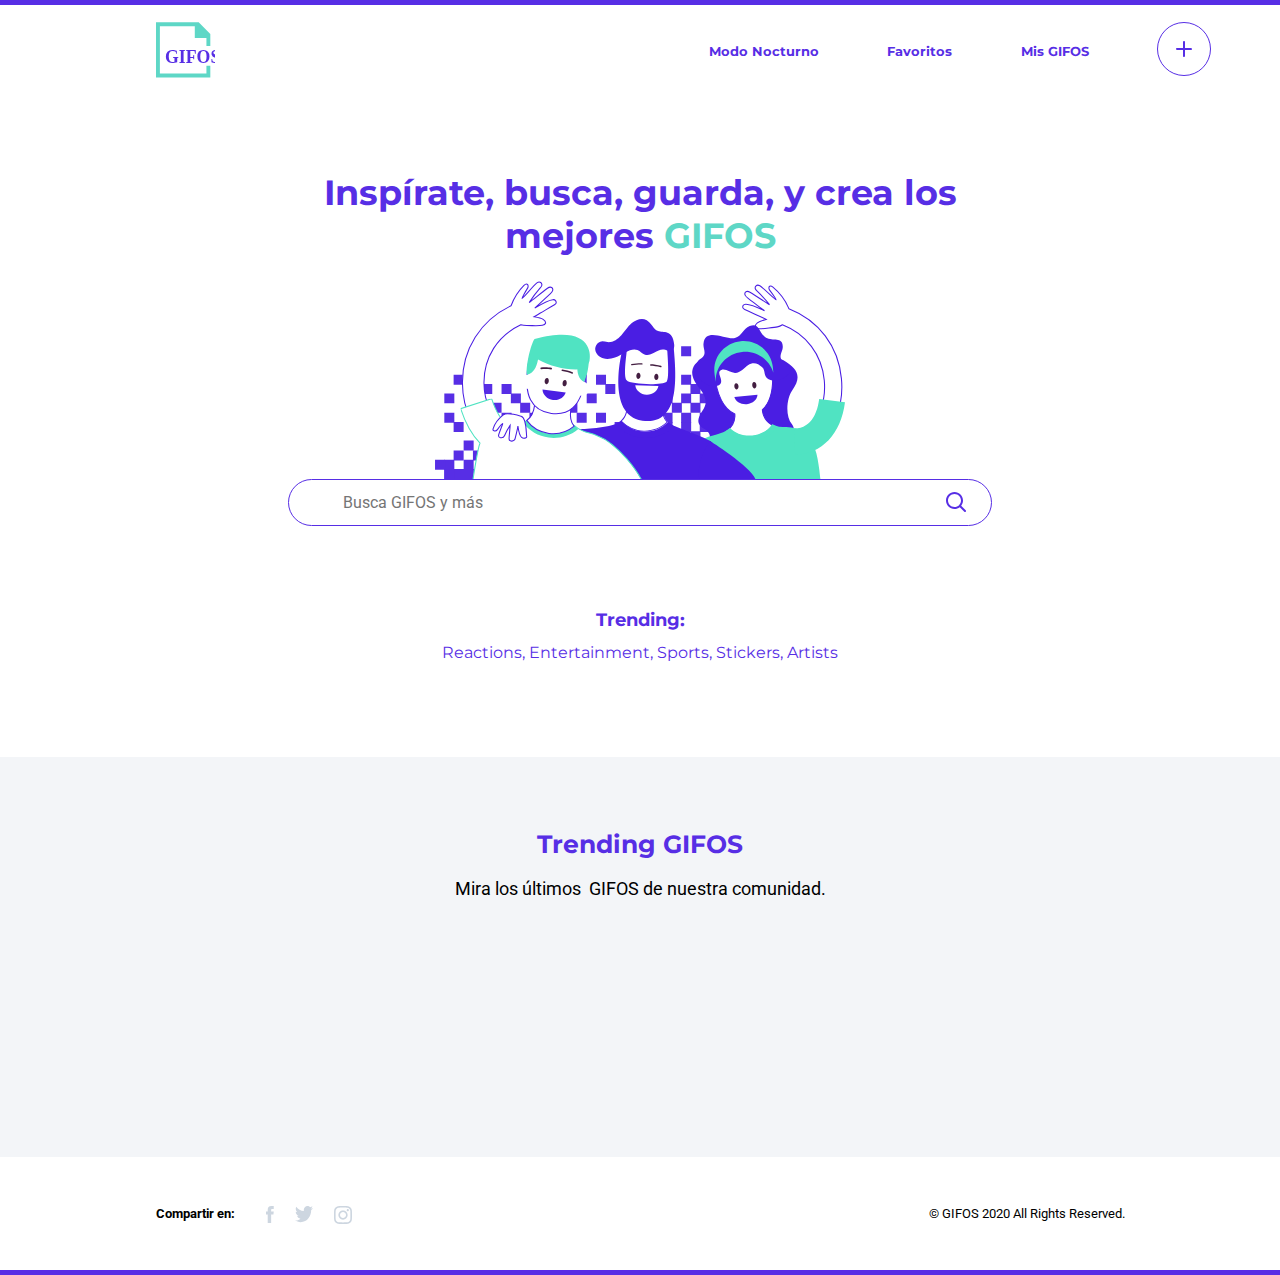
==== index.html @ e557017b "estilos para la parte escritorio" ====
<!DOCTYPE html>
<html lang="en">

<head>
    <meta charset="UTF-8">
    <meta http-equiv="X-UA-Compatible" content="IE=edge">
    <meta name="viewport" content="width=device-width, initial-scale=1.0">
    <title>Document</title>
    <link rel="preconnect" href="https://fonts.gstatic.com">
    <link href="https://fonts.googleapis.com/css2?family=Montserrat&display=swap" rel="stylesheet">
    <link rel="preconnect" href="https://fonts.gstatic.com">
    <link href="https://fonts.googleapis.com/css2?family=Roboto&display=swap" rel="stylesheet">
    <link rel="preconnect" href="https://fonts.gstatic.com">
    <link href="https://fonts.googleapis.com/css2?family=Montserrat:wght@700&display=swap" rel="stylesheet">
    <link rel="stylesheet" href="./Styles/style.css">
</head>

<body>

    <header>

        <div class="linea-azul"></div>
        <div class="container-header">

            <img class="img-logo-gifos" src="./Images/logo_gifos.svg" alt="Logo Gifos">

            <div class="menu-desplegable">
                <input class="abrir-cerrar" id="abrir-cerrar" name="abrir-cerrar" type="checkbox" value="" />
                <label for="abrir-cerrar" class="toggle-button"></label>

                <nav class="nav-menu">
                    <ul>
                        <li class="item-menu">
                            <a class="item" href="">Modo Nocturno</a>
                        </li>
                        <li class="item-menu">
                            <a class="item" href="">Favoritos</a>
                        </li>
                        <li class="item-menu">
                            <a class="item" href="">Mis GIFOS</a>
                        </li>
                        <button class="button-cruz" type="button"><img class="img-cruz" src="./Images/button-crear-gifo.svg" alt="button"></button>
                        <!-- <li class="item-menu" id="crear-gifo">
                            <img src="./Images/button-crear-gifo.svg" alt="">
                        </li> -->
                    </ul>
                </nav>

            </div>
        </div>

    </header>

    <main>
        <section class="container-buscador-GIFOS">

            <p class="tittle-p">
                Inspírate, busca, guarda, y crea los mejores <span class="GIFOS">GIFOS</span>
            </p>
            <div class="container-image">
                <img src="./Images/ilustra_header.svg" 1 alt="Imagen 3 personas GIFOS">
            </div>
            <div class="buscador">
                <input class="buscar-gifos" type="text" placeholder="Busca GIFOS y más">
                <div class="container-lupa">
                    <img class="lupa" src="./Images/icon-search.svg" alt="Lupa">
                </div>
            </div>

        </section>

        <section class="container-trending">

            <h3 class="trending-tittle">Trending:</h3>
            <p>Reactions, Entertainment, Sports, Stickers, Artists</p>

        </section>

        <section class="container-gifs">

            <h2 class="tittle-trending-gifos">Trending GIFOS</h2>
            <div id="container-parrafos">
                <p>Mira los últimos</p>
                <p>GIFOS de nuestra comunidad.</p>
            </div>
        </section>

    </main>

    <footer class="container-footer">

        <div class="containerIconsH5">
            <h5>Compartir en:</h5>
            <div class="container-icons">
                <a href="#">
                    <img src="./Images/icon_facebook.svg" alt="Icon-facebook">
                </a>
                <a href="#">
                    <img src="./Images/icon-twitter.svg" alt="Icon-twitter">
                </a>
                <a href="#">
                    <img src="./Images/icon_instagram.svg" alt="Icon-instagram">
                </a>
            </div>
        </div>
        <div class="container-copyright">
            <p class="copyright">© GIFOS 2020 All Rights Reserved.</p>
        </div>
        <div class="linea-azul"></div>

    </footer>

    <script src=""></script>
</body>

</html>
---- Styles/style.css ----
@media screen and (max-width: 500px) {
  header {
    width: 100%;
    height: 95px;
  }
  .linea-azul {
    width: 100%;
    height: 5px;
    background-color: #572EE5;
  }
  .img-logo-gifos {
    width: 48.8px;
    height: 48.8px;
    margin-left: 22px;
  }
  .container-header {
    height: 90px;
    display: -webkit-box;
    display: -ms-flexbox;
    display: flex;
    -webkit-box-orient: horizontal;
    -webkit-box-direction: normal;
        -ms-flex-direction: row;
            flex-direction: row;
    -webkit-box-pack: justify;
        -ms-flex-pack: justify;
            justify-content: space-between;
    -webkit-box-align: center;
        -ms-flex-align: center;
            align-items: center;
  }
  input#abrir-cerrar {
    visibility: hidden;
    position: absolute;
    top: -9999px;
  }
  .toggle-button {
    display: block;
    width: 35px;
    height: 35px;
    position: relative;
    cursor: pointer;
    -ms-flex-item-align: center;
        -ms-grid-row-align: center;
        align-self: center;
    margin: 16px 10px 16px 0px;
  }
  .toggle-button:before,
  .toggle-button:after {
    position: absolute;
    display: block;
    content: " ";
    width: calc(100% / 2);
    -webkit-box-sizing: border-box;
            box-sizing: border-box;
    left: calc(100% / 4);
    -webkit-transition: all 0.2s ease-out;
    transition: all 0.2s ease-out;
  }
  .toggle-button:before {
    top: calc(100% / 4);
    height: calc(100% / 4);
    border-top: 2px solid #572EE5;
    border-bottom: 2px solid #572EE5;
    background-color: transparent;
  }
  .toggle-button:after {
    height: 2px;
    background-color: #572EE5;
    bottom: calc(100% / 4);
  }
  input#abrir-cerrar:checked + .toggle-button:before,
  input#abrir-cerrar:checked + .toggle-button:after {
    top: calc(100% / 2);
    height: 1px;
    border-bottom: 0;
  }
  input#abrir-cerrar:checked + .toggle-button:before {
    -webkit-transform: rotate(45deg);
            transform: rotate(45deg);
  }
  input#abrir-cerrar:checked + .toggle-button:after {
    -webkit-transform: rotate(-45deg);
            transform: rotate(-45deg);
  }
  .menu-desplegable input {
    display: none;
  }
  .nav-menu {
    position: absolute;
    background: #572ee5;
    width: 100%;
    top: 95px;
    margin-left: -88%;
    -webkit-transition: all 0.5s;
    transition: all 0.5s;
  }
  .nav-menu ul {
    display: none;
  }
  input:checked ~ .nav-menu ul {
    display: block;
    -webkit-transition: all 0.5s ease-out;
    transition: all 0.5s ease-out;
  }
  .item-menu {
    margin: 16px 0 24px 16px;
    font-family: 'IBM Plex Mono';
  }
  .item {
    height: 28px;
    color: white;
    font-size: 16px;
  }
  .item:hover {
    text-decoration: none;
    color: white;
    text-shadow: 0 0 5px #00b2ff, 0 0 10px #00b2ff, 0 0 20px #00b2ff, 0 0 40px #26687f, 0 0 80px #26687f, 0 0 90px #26687f, 0 0 100px #26687f, 0 0 140px #26687f, 0 0 180px #26687f;
  }
}

@media screen and (min-width: 800px) {
  header {
    width: 100%;
    height: 95px;
  }
  .linea-azul {
    width: 100%;
    height: 5px;
    background-color: #572EE5;
  }
  .container-header {
    height: 90px;
    display: -webkit-box;
    display: -ms-flexbox;
    display: flex;
    -webkit-box-orient: horizontal;
    -webkit-box-direction: normal;
        -ms-flex-direction: row;
            flex-direction: row;
    -webkit-box-pack: justify;
        -ms-flex-pack: justify;
            justify-content: space-between;
    -webkit-box-align: center;
        -ms-flex-align: center;
            align-items: center;
  }
  .img-logo-gifos {
    width: 59.1px;
    height: 59.1px;
    margin-left: 156px;
  }
  .abrir-cerrar {
    display: none;
  }
  .menu-desplegable {
    width: 50%;
  }
  .nav-menu ul {
    display: -webkit-box;
    display: -ms-flexbox;
    display: flex;
    -webkit-box-orient: horizontal;
    -webkit-box-direction: normal;
        -ms-flex-direction: row;
            flex-direction: row;
    -webkit-box-pack: space-evenly;
        -ms-flex-pack: space-evenly;
            justify-content: space-evenly;
    -webkit-box-align: center;
        -ms-flex-align: center;
            align-items: center;
  }
  .button-cruz {
    outline: none;
    background-color: transparent;
    border: none;
    cursor: pointer;
  }
  .img-cruz {
    width: 54px;
    height: 54px;
  }
  .img-cruz:hover {
    background-image: url("../Images/CTA-crear-gifo-hover.svg");
  }
  .item-menu {
    font-family: 'Montserrat', sans-serif;
    font-weight: bold;
  }
  .item {
    height: 28px;
    color: #572EE5;
    font-size: 13px;
  }
  .item:hover {
    -webkit-text-decoration: underline #5ED7C6;
            text-decoration: underline #5ED7C6;
  }
}

@media screen and (max-width: 500px) {
  .container-buscador-GIFOS {
    display: -webkit-box;
    display: -ms-flexbox;
    display: flex;
    -webkit-box-orient: vertical;
    -webkit-box-direction: normal;
        -ms-flex-direction: column;
            flex-direction: column;
    -webkit-box-align: center;
        -ms-flex-align: center;
            align-items: center;
    width: 100%;
  }
  .tittle-p,
  .GIFOS {
    font-size: 25px;
    color: #572EE5;
    font-family: 'Montserrat', sans-serif;
    text-align: center;
    margin: 7px 44px 0 44px;
    font-weight: bold;
  }
  .GIFOS {
    color: #5ED7C6;
    margin: auto;
  }
  .container-image {
    width: 100%;
    display: -webkit-box;
    display: -ms-flexbox;
    display: flex;
    margin: 31px 51px 0 51px;
  }
  .container-image img {
    width: 75%;
    margin: auto;
  }
  .buscador {
    display: -webkit-box;
    display: -ms-flexbox;
    display: flex;
    -webkit-box-pack: justify;
        -ms-flex-pack: justify;
            justify-content: space-between;
    -webkit-box-align: center;
        -ms-flex-align: center;
            align-items: center;
    border: 1px solid #572EE5;
    border-radius: 27px;
    width: 90%;
  }
  .buscar-gifos {
    margin: 15px 40px 15px 40px;
    font-family: 'Roboto', sans-serif;
    border: none;
    text-align: left;
    width: 50%;
    font-size: 16px;
  }
  .container-lupa {
    width: 20%;
    display: -webkit-box;
    display: -ms-flexbox;
    display: flex;
    -webkit-box-pack: center;
        -ms-flex-pack: center;
            justify-content: center;
  }
  .container-trending {
    display: -webkit-box;
    display: -ms-flexbox;
    display: flex;
    -webkit-box-orient: vertical;
    -webkit-box-direction: normal;
        -ms-flex-direction: column;
            flex-direction: column;
    -webkit-box-align: center;
        -ms-flex-align: center;
            align-items: center;
    margin: 30px 0 45px 0;
  }
  .trending-tittle {
    font-family: 'Montserrat', sans-serif;
    color: #572EE5;
    font-size: 16px;
    padding: 10px 10px 7px 10px;
    font-weight: bold;
  }
  .container-trending p {
    color: #572EE5;
    font-family: 'Montserrat', sans-serif;
    text-align: center;
    margin: 0 20% 0 20%;
    padding: 0 10px 10px 10x;
    font-size: 14px;
  }
  .container-gifs {
    display: -webkit-box;
    display: -ms-flexbox;
    display: flex;
    -webkit-box-orient: vertical;
    -webkit-box-direction: normal;
        -ms-flex-direction: column;
            flex-direction: column;
    -webkit-box-align: center;
        -ms-flex-align: center;
            align-items: center;
    background-color: #F3F5F8;
    width: 100%;
    height: 400px;
  }
  .tittle-trending-gifos {
    color: #572EE5;
    font-family: 'Montserrat', sans-serif;
    font-weight: bold;
    font-size: 20px;
    padding: 5px;
    margin: 46px 0 7px 0;
  }
  .container-gifs p {
    font-size: 16px;
    font-family: 'Roboto', sans-serif;
    color: black;
    padding: 2px;
    display: block;
    text-align: center;
  }
}

@media screen and (min-width: 800px) {
  .container-buscador-GIFOS {
    display: -webkit-box;
    display: -ms-flexbox;
    display: flex;
    -webkit-box-orient: vertical;
    -webkit-box-direction: normal;
        -ms-flex-direction: column;
            flex-direction: column;
    -webkit-box-align: center;
        -ms-flex-align: center;
            align-items: center;
    width: 100%;
  }
  .tittle-p,
  .GIFOS {
    font-size: 35px;
    color: #572EE5;
    font-family: 'Montserrat', sans-serif;
    text-align: center;
    margin: 76px 263px 0 263px;
    font-weight: bold;
  }
  .GIFOS {
    color: #5ED7C6;
    margin: auto;
  }
  .container-image {
    width: 80%;
    display: -webkit-box;
    display: -ms-flexbox;
    display: flex;
    margin: 24px 0px 0 0px;
  }
  .container-image img {
    width: 40%;
    margin: auto;
  }
  .buscador {
    width: 55%;
    border-radius: 27px;
    display: -webkit-box;
    display: -ms-flexbox;
    display: flex;
    -webkit-box-orient: horizontal;
    -webkit-box-direction: normal;
        -ms-flex-direction: row;
            flex-direction: row;
    -webkit-box-pack: justify;
        -ms-flex-pack: justify;
            justify-content: space-between;
    border: 1px solid #572EE5;
  }
  .buscar-gifos {
    margin: 13px auto 13px 54px;
    font-family: 'Roboto', sans-serif;
    border: none;
    text-align: left;
    width: 50%;
    font-size: 16px;
  }
  .container-lupa {
    width: 10%;
    display: -webkit-box;
    display: -ms-flexbox;
    display: flex;
    -webkit-box-pack: center;
        -ms-flex-pack: center;
            justify-content: center;
  }
  .lupa {
    width: 20px;
    height: 20px;
    -ms-flex-item-align: center;
        -ms-grid-row-align: center;
        align-self: center;
  }
  .container-trending {
    display: -webkit-box;
    display: -ms-flexbox;
    display: flex;
    -webkit-box-orient: vertical;
    -webkit-box-direction: normal;
        -ms-flex-direction: column;
            flex-direction: column;
    -webkit-box-align: center;
        -ms-flex-align: center;
            align-items: center;
    margin: 73px 0 95px 0;
  }
  .trending-tittle {
    font-family: 'Montserrat', sans-serif;
    color: #572EE5;
    font-size: 18px;
    padding: 10px 10px 7px 10px;
    font-weight: bold;
  }
  .container-trending p {
    color: #572EE5;
    font-family: 'Montserrat', sans-serif;
    text-align: center;
    margin: 5px 20% 0 20%;
    font-size: 16px;
  }
  .container-gifs {
    display: -webkit-box;
    display: -ms-flexbox;
    display: flex;
    -webkit-box-orient: vertical;
    -webkit-box-direction: normal;
        -ms-flex-direction: column;
            flex-direction: column;
    -webkit-box-align: center;
        -ms-flex-align: center;
            align-items: center;
    background-color: #F3F5F8;
    width: 100%;
    height: 400px;
  }
  .tittle-trending-gifos {
    color: #572EE5;
    font-family: 'Montserrat', sans-serif;
    font-weight: bold;
    font-size: 25px;
    padding: 5px;
    margin: 67px 0 12px 0;
  }
  .container-gifs p {
    font-size: 18px;
    font-family: 'Roboto', sans-serif;
    color: black;
    padding: 2px;
    display: inline-block;
    text-align: center;
  }
}

@media screen and (max-width: 500px) {
  .container-footer {
    width: 100%;
    display: -webkit-box;
    display: -ms-flexbox;
    display: flex;
    -webkit-box-orient: vertical;
    -webkit-box-direction: normal;
        -ms-flex-direction: column;
            flex-direction: column;
    -webkit-box-align: center;
        -ms-flex-align: center;
            align-items: center;
  }
  .container-copyright {
    display: -webkit-box;
    display: -ms-flexbox;
    display: flex;
    width: 100%;
    -webkit-box-orient: horizontal;
    -webkit-box-direction: normal;
        -ms-flex-direction: row;
            flex-direction: row;
    -webkit-box-pack: center;
        -ms-flex-pack: center;
            justify-content: center;
  }
  .containerIconsH5 {
    width: 40%;
    display: -webkit-box;
    display: -ms-flexbox;
    display: flex;
    -webkit-box-orient: vertical;
    -webkit-box-direction: normal;
        -ms-flex-direction: column;
            flex-direction: column;
    -webkit-box-pack: center;
        -ms-flex-pack: center;
            justify-content: center;
  }
  .container-footer h5 {
    font-family: 'Roboto', sans-serif;
    -ms-flex-item-align: center;
        -ms-grid-row-align: center;
        align-self: center;
    color: black;
    font-size: 15px;
    margin-top: 47px;
  }
  .container-icons {
    width: 80%;
    display: -webkit-box;
    display: -ms-flexbox;
    display: flex;
    -webkit-box-orient: horizontal;
    -webkit-box-direction: normal;
        -ms-flex-direction: row;
            flex-direction: row;
    margin-top: 24px;
    -ms-flex-item-align: center;
        align-self: center;
    -webkit-box-pack: space-evenly;
        -ms-flex-pack: space-evenly;
            justify-content: space-evenly;
  }
  .copyright {
    font-family: 'Roboto', sans-serif;
    color: black;
    font-size: 14px;
    margin: 48px 0 23px 0;
  }
}

@media screen and (min-width: 800px) {
  .container-footer {
    width: 100%;
    display: -webkit-box;
    display: -ms-flexbox;
    display: flex;
    -webkit-box-orient: vertical;
    -webkit-box-direction: normal;
        -ms-flex-direction: column;
            flex-direction: column;
  }
  .containerIconsH5 {
    width: 40%;
    display: -webkit-box;
    display: -ms-flexbox;
    display: flex;
    -webkit-box-orient: horizontal;
    -webkit-box-direction: normal;
        -ms-flex-direction: row;
            flex-direction: row;
    -ms-flex-item-align: start;
        align-self: flex-start;
    margin-top: 49.5px;
  }
  .container-copyright {
    display: -webkit-box;
    display: -ms-flexbox;
    display: flex;
    -webkit-box-orient: horizontal;
    -webkit-box-direction: normal;
        -ms-flex-direction: row;
            flex-direction: row;
    -ms-flex-item-align: end;
        align-self: flex-end;
    margin-top: -72.2px;
  }
  .copyright {
    font-family: 'Roboto', sans-serif;
    color: black;
    font-size: 13px;
    margin: 49.5px 155px 49.5px 0;
    -ms-flex-item-align: end;
        align-self: flex-end;
  }
  .containerIconsH5 h5 {
    font-family: 'Roboto', sans-serif;
    color: black;
    font-size: 13px;
    margin-left: 156px;
  }
  .container-icons {
    display: -webkit-box;
    display: -ms-flexbox;
    display: flex;
    margin-left: 10px;
    width: 25%;
    -webkit-box-pack: space-evenly;
        -ms-flex-pack: space-evenly;
            justify-content: space-evenly;
  }
}

* {
  padding: 0;
  margin: 0;
  -webkit-box-sizing: border-box;
          box-sizing: border-box;
  list-style: none;
  text-decoration: none;
}
/*# sourceMappingURL=style.css.map */
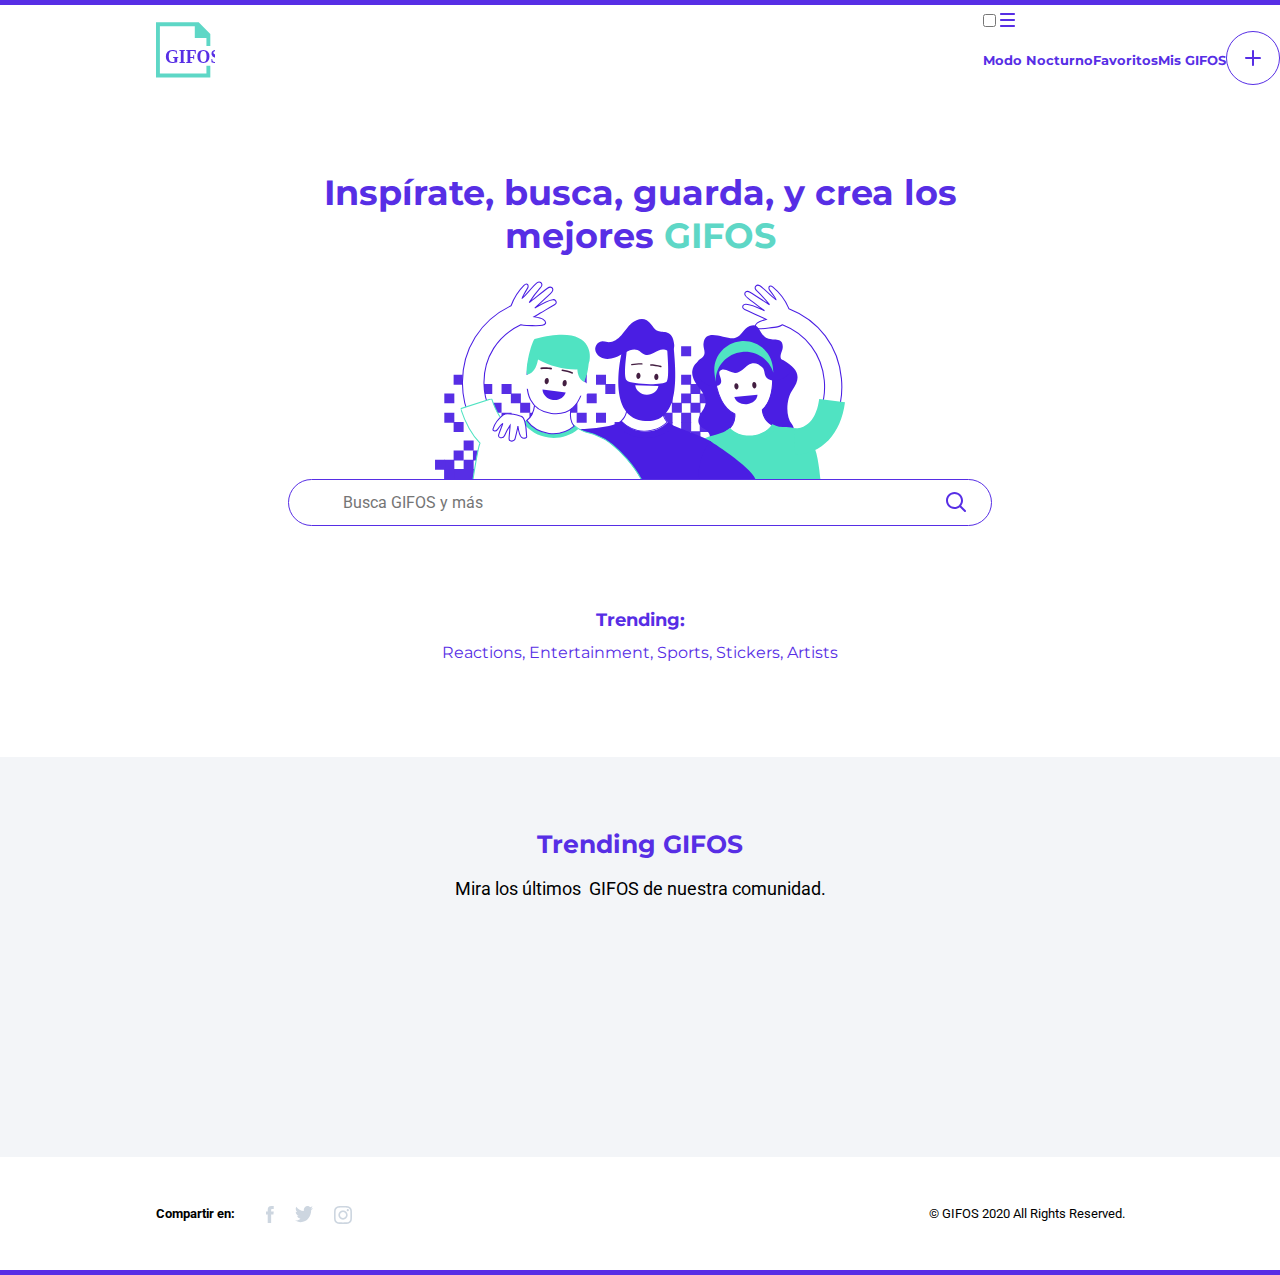
==== commit bdf49c33: "menu hamburguesa nuevo y estilos para tablet" ====
--- a/index.html
+++ b/index.html
@@ -5,7 +5,7 @@
     <meta charset="UTF-8">
     <meta http-equiv="X-UA-Compatible" content="IE=edge">
     <meta name="viewport" content="width=device-width, initial-scale=1.0">
-    <title>Document</title>
+    <title>GIFOS</title>
     <link rel="preconnect" href="https://fonts.gstatic.com">
     <link href="https://fonts.googleapis.com/css2?family=Montserrat&display=swap" rel="stylesheet">
     <link rel="preconnect" href="https://fonts.gstatic.com">
@@ -24,29 +24,29 @@
 
             <img class="img-logo-gifos" src="./Images/logo_gifos.svg" alt="Logo Gifos">
 
-            <div class="menu-desplegable">
-                <input class="abrir-cerrar" id="abrir-cerrar" name="abrir-cerrar" type="checkbox" value="" />
-                <label for="abrir-cerrar" class="toggle-button"></label>
+            <nav class="nav-menu">
 
-                <nav class="nav-menu">
-                    <ul>
-                        <li class="item-menu">
-                            <a class="item" href="">Modo Nocturno</a>
-                        </li>
-                        <li class="item-menu">
-                            <a class="item" href="">Favoritos</a>
-                        </li>
-                        <li class="item-menu">
-                            <a class="item" href="">Mis GIFOS</a>
-                        </li>
-                        <button class="button-cruz" type="button"><img class="img-cruz" src="./Images/button-crear-gifo.svg" alt="button"></button>
-                        <!-- <li class="item-menu" id="crear-gifo">
+                <input id="menu" type="checkbox" value="" />
+                <label for="menu"><img id="burger" src="./Images/burger.svg" alt=""></label>
+
+                <ul>
+                    <li class="item-menu">
+                        <a class="item" href="">Modo Nocturno</a>
+                    </li>
+                    <li class="item-menu">
+                        <a class="item" href="">Favoritos</a>
+                    </li>
+                    <li class="item-menu">
+                        <a class="item" href="">Mis GIFOS</a>
+                    </li>
+                    <button class="button-cruz" type="button"><img class="img-cruz" src="./Images/button-crear-gifo.svg" alt="button"></button>
+                    <!-- <li class="item-menu" id="crear-gifo">
                             <img src="./Images/button-crear-gifo.svg" alt="">
                         </li> -->
-                    </ul>
-                </nav>
+                </ul>
+            </nav>
 
-            </div>
+
         </div>
 
     </header>
@@ -83,6 +83,7 @@
                 <p>Mira los últimos</p>
                 <p>GIFOS de nuestra comunidad.</p>
             </div>
+            <div id="gifs"></div>
         </section>
 
     </main>
@@ -110,7 +111,7 @@
 
     </footer>
 
-    <script src=""></script>
+    <script src="./Script/script.js"></script>
 </body>
 
 </html>--- a/Styles/style.css
+++ b/Styles/style.css
@@ -1,4 +1,4 @@
-@media screen and (max-width: 500px) {
+@media screen and (max-width: 899px) {
   header {
     width: 100%;
     height: 95px;
@@ -29,97 +29,49 @@
         -ms-flex-align: center;
             align-items: center;
   }
-  input#abrir-cerrar {
-    visibility: hidden;
-    position: absolute;
-    top: -9999px;
-  }
-  .toggle-button {
-    display: block;
-    width: 35px;
-    height: 35px;
-    position: relative;
-    cursor: pointer;
-    -ms-flex-item-align: center;
-        -ms-grid-row-align: center;
-        align-self: center;
-    margin: 16px 10px 16px 0px;
-  }
-  .toggle-button:before,
-  .toggle-button:after {
-    position: absolute;
-    display: block;
-    content: " ";
-    width: calc(100% / 2);
-    -webkit-box-sizing: border-box;
-            box-sizing: border-box;
-    left: calc(100% / 4);
-    -webkit-transition: all 0.2s ease-out;
-    transition: all 0.2s ease-out;
-  }
-  .toggle-button:before {
-    top: calc(100% / 4);
-    height: calc(100% / 4);
-    border-top: 2px solid #572EE5;
-    border-bottom: 2px solid #572EE5;
-    background-color: transparent;
-  }
-  .toggle-button:after {
-    height: 2px;
-    background-color: #572EE5;
-    bottom: calc(100% / 4);
-  }
-  input#abrir-cerrar:checked + .toggle-button:before,
-  input#abrir-cerrar:checked + .toggle-button:after {
-    top: calc(100% / 2);
-    height: 1px;
-    border-bottom: 0;
-  }
-  input#abrir-cerrar:checked + .toggle-button:before {
-    -webkit-transform: rotate(45deg);
-            transform: rotate(45deg);
-  }
-  input#abrir-cerrar:checked + .toggle-button:after {
-    -webkit-transform: rotate(-45deg);
-            transform: rotate(-45deg);
-  }
-  .menu-desplegable input {
+  .button-cruz {
     display: none;
-  }
-  .nav-menu {
-    position: absolute;
-    background: #572ee5;
-    width: 100%;
-    top: 95px;
-    margin-left: -88%;
-    -webkit-transition: all 0.5s;
-    transition: all 0.5s;
   }
   .nav-menu ul {
     display: none;
-  }
-  input:checked ~ .nav-menu ul {
+    background-color: rgba(86, 46, 229, 0.892);
+  }
+  input:checked ~ ul {
     display: block;
-    -webkit-transition: all 0.5s ease-out;
-    transition: all 0.5s ease-out;
+    position: absolute;
+    top: 95px;
+    right: 0px;
+    width: 100%;
+    height: 100%;
+    -webkit-transform: translate(auto, -100%);
+            transform: translate(auto, -100%);
+  }
+  .nav-menu input {
+    display: none;
+  }
+  .nav-menu {
+    margin-right: 26px;
   }
   .item-menu {
-    margin: 16px 0 24px 16px;
-    font-family: 'IBM Plex Mono';
+    text-align: center;
+    padding: 20px 50px;
+    margin-top: 5px;
   }
   .item {
-    height: 28px;
     color: white;
-    font-size: 16px;
-  }
-  .item:hover {
-    text-decoration: none;
-    color: white;
-    text-shadow: 0 0 5px #00b2ff, 0 0 10px #00b2ff, 0 0 20px #00b2ff, 0 0 40px #26687f, 0 0 80px #26687f, 0 0 90px #26687f, 0 0 100px #26687f, 0 0 140px #26687f, 0 0 180px #26687f;
-  }
-}
-
-@media screen and (min-width: 800px) {
+    font-family: 'Montserrat', sans-serif;
+    font-weight: bold;
+    font-size: 15px;
+  }
+}
+
+@media screen and (min-width: 501px) {
+  .item {
+    font-size: 17px;
+  }
+}
+
+@media screen and (min-width: 900px) {
   header {
     width: 100%;
     height: 95px;
@@ -152,9 +104,6 @@
   }
   .abrir-cerrar {
     display: none;
-  }
-  .menu-desplegable {
-    width: 50%;
   }
   .nav-menu ul {
     display: -webkit-box;
@@ -181,7 +130,7 @@
     width: 54px;
     height: 54px;
   }
-  .img-cruz:hover {
+  .img-cruz:active {
     background-image: url("../Images/CTA-crear-gifo-hover.svg");
   }
   .item-menu {
@@ -199,7 +148,7 @@
   }
 }
 
-@media screen and (max-width: 500px) {
+@media screen and (max-width: 899px) {
   .container-buscador-GIFOS {
     display: -webkit-box;
     display: -ms-flexbox;
@@ -329,7 +278,21 @@
   }
 }
 
-@media screen and (min-width: 800px) {
+@media screen and (min-width: 501px) {
+  .container-image {
+    width: 90%;
+    display: -webkit-box;
+    display: -ms-flexbox;
+    display: flex;
+    margin: 31px 51px 0 51px;
+  }
+  .container-image img {
+    width: 55%;
+    margin: auto;
+  }
+}
+
+@media screen and (min-width: 900px) {
   .container-buscador-GIFOS {
     display: -webkit-box;
     display: -ms-flexbox;
@@ -466,7 +429,7 @@
   }
 }
 
-@media screen and (max-width: 500px) {
+@media screen and (max-width: 899px) {
   .container-footer {
     width: 100%;
     display: -webkit-box;
@@ -539,7 +502,69 @@
   }
 }
 
-@media screen and (min-width: 800px) {
+@media screen and (min-width: 501px) {
+  .container-footer {
+    width: 100%;
+    display: -webkit-box;
+    display: -ms-flexbox;
+    display: flex;
+    -webkit-box-orient: vertical;
+    -webkit-box-direction: normal;
+        -ms-flex-direction: column;
+            flex-direction: column;
+  }
+  .containerIconsH5 {
+    width: 40%;
+    display: -webkit-box;
+    display: -ms-flexbox;
+    display: flex;
+    -webkit-box-orient: horizontal;
+    -webkit-box-direction: normal;
+        -ms-flex-direction: row;
+            flex-direction: row;
+    -ms-flex-item-align: start;
+        align-self: flex-start;
+    margin-top: 49.5px;
+  }
+  .container-copyright {
+    display: -webkit-box;
+    display: -ms-flexbox;
+    display: flex;
+    -webkit-box-orient: horizontal;
+    -webkit-box-direction: normal;
+        -ms-flex-direction: row;
+            flex-direction: row;
+    -ms-flex-item-align: end;
+        align-self: flex-end;
+    margin-top: -72.2px;
+  }
+  .copyright {
+    font-family: 'Roboto', sans-serif;
+    color: black;
+    font-size: 13px;
+    margin: 49.5px 155px 49.5px 0;
+    -ms-flex-item-align: end;
+        align-self: flex-end;
+  }
+  .containerIconsH5 h5 {
+    font-family: 'Roboto', sans-serif;
+    color: black;
+    font-size: 13px;
+    margin-left: 156px;
+  }
+  .container-icons {
+    display: -webkit-box;
+    display: -ms-flexbox;
+    display: flex;
+    margin-left: 10px;
+    width: 25%;
+    -webkit-box-pack: space-evenly;
+        -ms-flex-pack: space-evenly;
+            justify-content: space-evenly;
+  }
+}
+
+@media screen and (min-width: 900px) {
   .container-footer {
     width: 100%;
     display: -webkit-box;
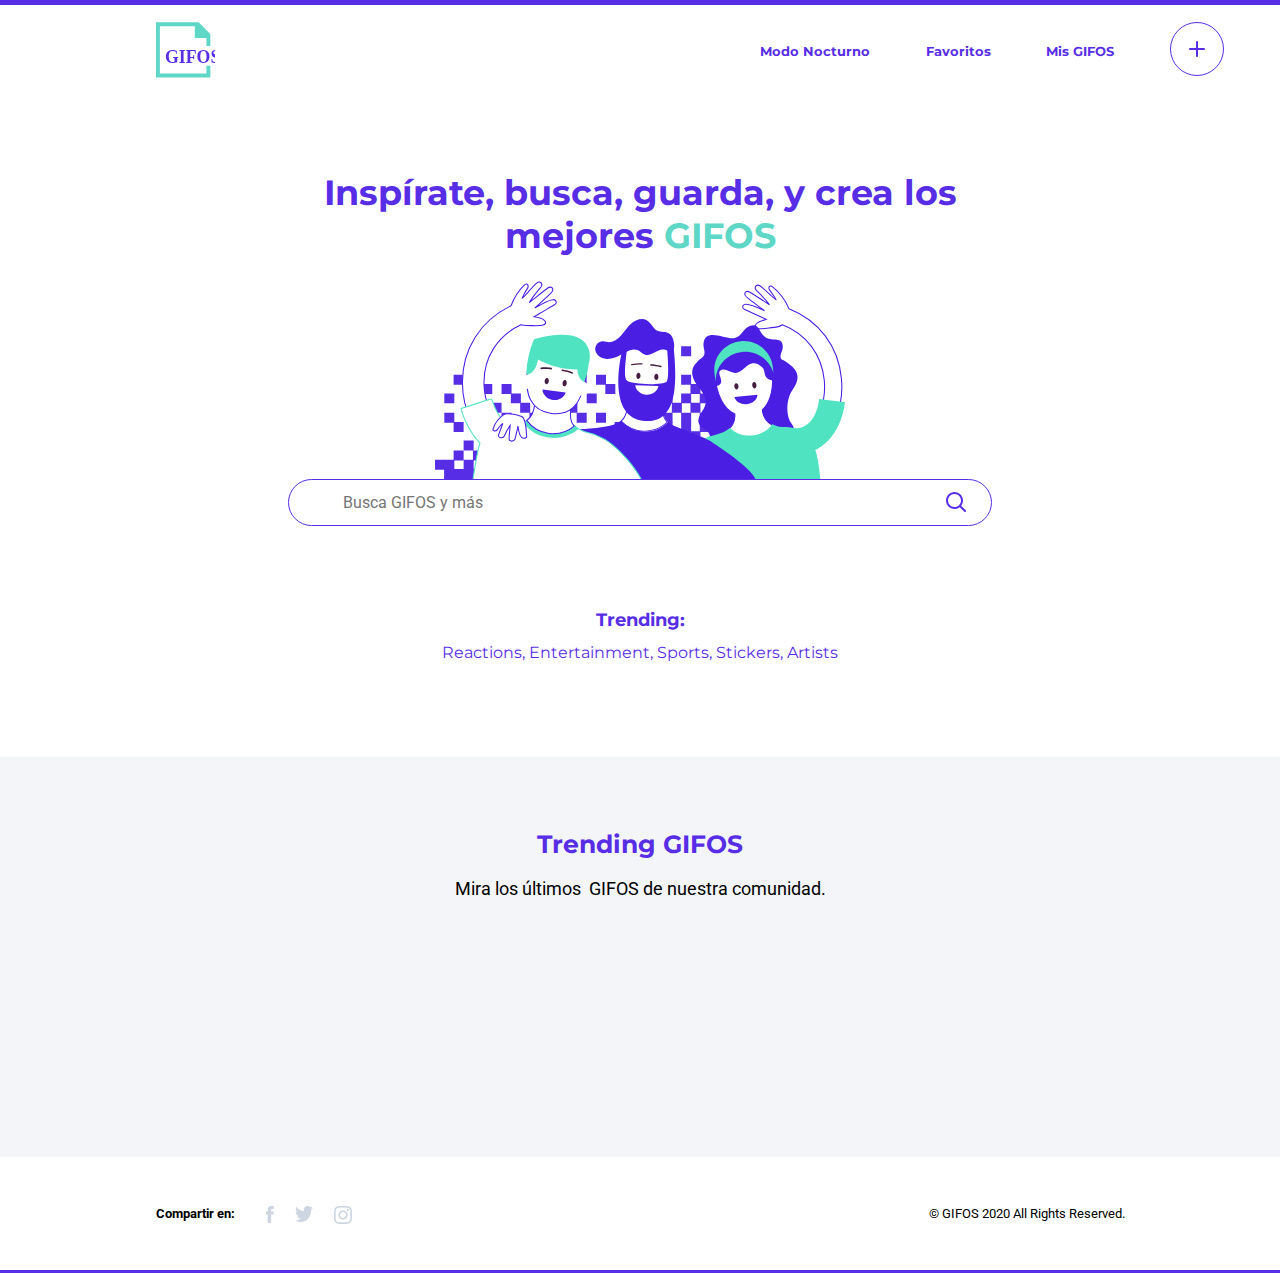
==== commit 811d367c: "se comenzó con la seccion de favoritos y sus estilos" ====
--- a/index.html
+++ b/index.html
@@ -34,20 +34,15 @@
                         <a class="item" href="">Modo Nocturno</a>
                     </li>
                     <li class="item-menu">
-                        <a class="item" href="">Favoritos</a>
+                        <a class="item" href="./favoritos.html">Favoritos</a>
                     </li>
                     <li class="item-menu">
                         <a class="item" href="">Mis GIFOS</a>
                     </li>
                     <button class="button-cruz" type="button"><img class="img-cruz" src="./Images/button-crear-gifo.svg" alt="button"></button>
-                    <!-- <li class="item-menu" id="crear-gifo">
-                            <img src="./Images/button-crear-gifo.svg" alt="">
-                        </li> -->
                 </ul>
+
             </nav>
-
-
-        </div>
 
     </header>
 
--- a/Styles/style.css
+++ b/Styles/style.css
@@ -102,10 +102,11 @@
     height: 59.1px;
     margin-left: 156px;
   }
-  .abrir-cerrar {
-    display: none;
+  .nav-menu {
+    width: 45%;
   }
   .nav-menu ul {
+    width: 100%;
     display: -webkit-box;
     display: -ms-flexbox;
     display: flex;
@@ -145,6 +146,10 @@
   .item:hover {
     -webkit-text-decoration: underline #5ED7C6;
             text-decoration: underline #5ED7C6;
+  }
+  .nav-menu input,
+  .nav-menu label {
+    display: none;
   }
 }
 
@@ -502,9 +507,10 @@
   }
 }
 
-@media screen and (min-width: 501px) {
+@media screen and (min-width: 900px) {
   .container-footer {
     width: 100%;
+    height: 116px;
     display: -webkit-box;
     display: -ms-flexbox;
     display: flex;
@@ -564,65 +570,58 @@
   }
 }
 
-@media screen and (min-width: 900px) {
-  .container-footer {
-    width: 100%;
-    display: -webkit-box;
-    display: -ms-flexbox;
-    display: flex;
-    -webkit-box-orient: vertical;
-    -webkit-box-direction: normal;
-        -ms-flex-direction: column;
-            flex-direction: column;
-  }
-  .containerIconsH5 {
-    width: 40%;
-    display: -webkit-box;
-    display: -ms-flexbox;
-    display: flex;
-    -webkit-box-orient: horizontal;
-    -webkit-box-direction: normal;
-        -ms-flex-direction: row;
-            flex-direction: row;
-    -ms-flex-item-align: start;
-        align-self: flex-start;
-    margin-top: 49.5px;
-  }
-  .container-copyright {
-    display: -webkit-box;
-    display: -ms-flexbox;
-    display: flex;
-    -webkit-box-orient: horizontal;
-    -webkit-box-direction: normal;
-        -ms-flex-direction: row;
-            flex-direction: row;
-    -ms-flex-item-align: end;
-        align-self: flex-end;
-    margin-top: -72.2px;
-  }
-  .copyright {
-    font-family: 'Roboto', sans-serif;
-    color: black;
+@media screen and (max-width: 899px) {
+  .container-svg-tittle-favoritos {
+    width: 100%;
+    display: -webkit-box;
+    display: -ms-flexbox;
+    display: flex;
+    -webkit-box-orient: vertical;
+    -webkit-box-direction: normal;
+        -ms-flex-direction: column;
+            flex-direction: column;
+    -webkit-box-align: center;
+        -ms-flex-align: center;
+            align-items: center;
+  }
+  .icon-favoritos {
+    width: 28px;
+    height: 21px;
+    margin-bottom: 7px;
+  }
+  .tittle-favoritos {
+    font-size: 20px;
+    font-family: 'Montserrat', sans-serif;
+    font-weight: bold;
+    color: #572EE5;
+    margin-bottom: 46px;
+  }
+  #container-gifs-favoritos {
+    width: 100%;
+    height: 300px;
+    background-color: #f2daaf;
+  }
+  .container-btn-verMas {
+    width: 100%;
+    display: -webkit-box;
+    display: -ms-flexbox;
+    display: flex;
+    -webkit-box-pack: center;
+        -ms-flex-pack: center;
+            justify-content: center;
+  }
+  #button-verMas {
+    padding: 18px 30px;
+    border-radius: 25px;
+    border: 1px solid #572EE5;
+    background-color: white;
+    color: #572EE5;
+    font-family: 'Montserrat', sans-serif;
+    font-weight: bold;
     font-size: 13px;
-    margin: 49.5px 155px 49.5px 0;
-    -ms-flex-item-align: end;
-        align-self: flex-end;
-  }
-  .containerIconsH5 h5 {
-    font-family: 'Roboto', sans-serif;
-    color: black;
-    font-size: 13px;
-    margin-left: 156px;
-  }
-  .container-icons {
-    display: -webkit-box;
-    display: -ms-flexbox;
-    display: flex;
-    margin-left: 10px;
-    width: 25%;
-    -webkit-box-pack: space-evenly;
-        -ms-flex-pack: space-evenly;
-            justify-content: space-evenly;
+    cursor: pointer;
+    margin: 78px 0 78px 0;
+    text-align: center;
   }
 }
 
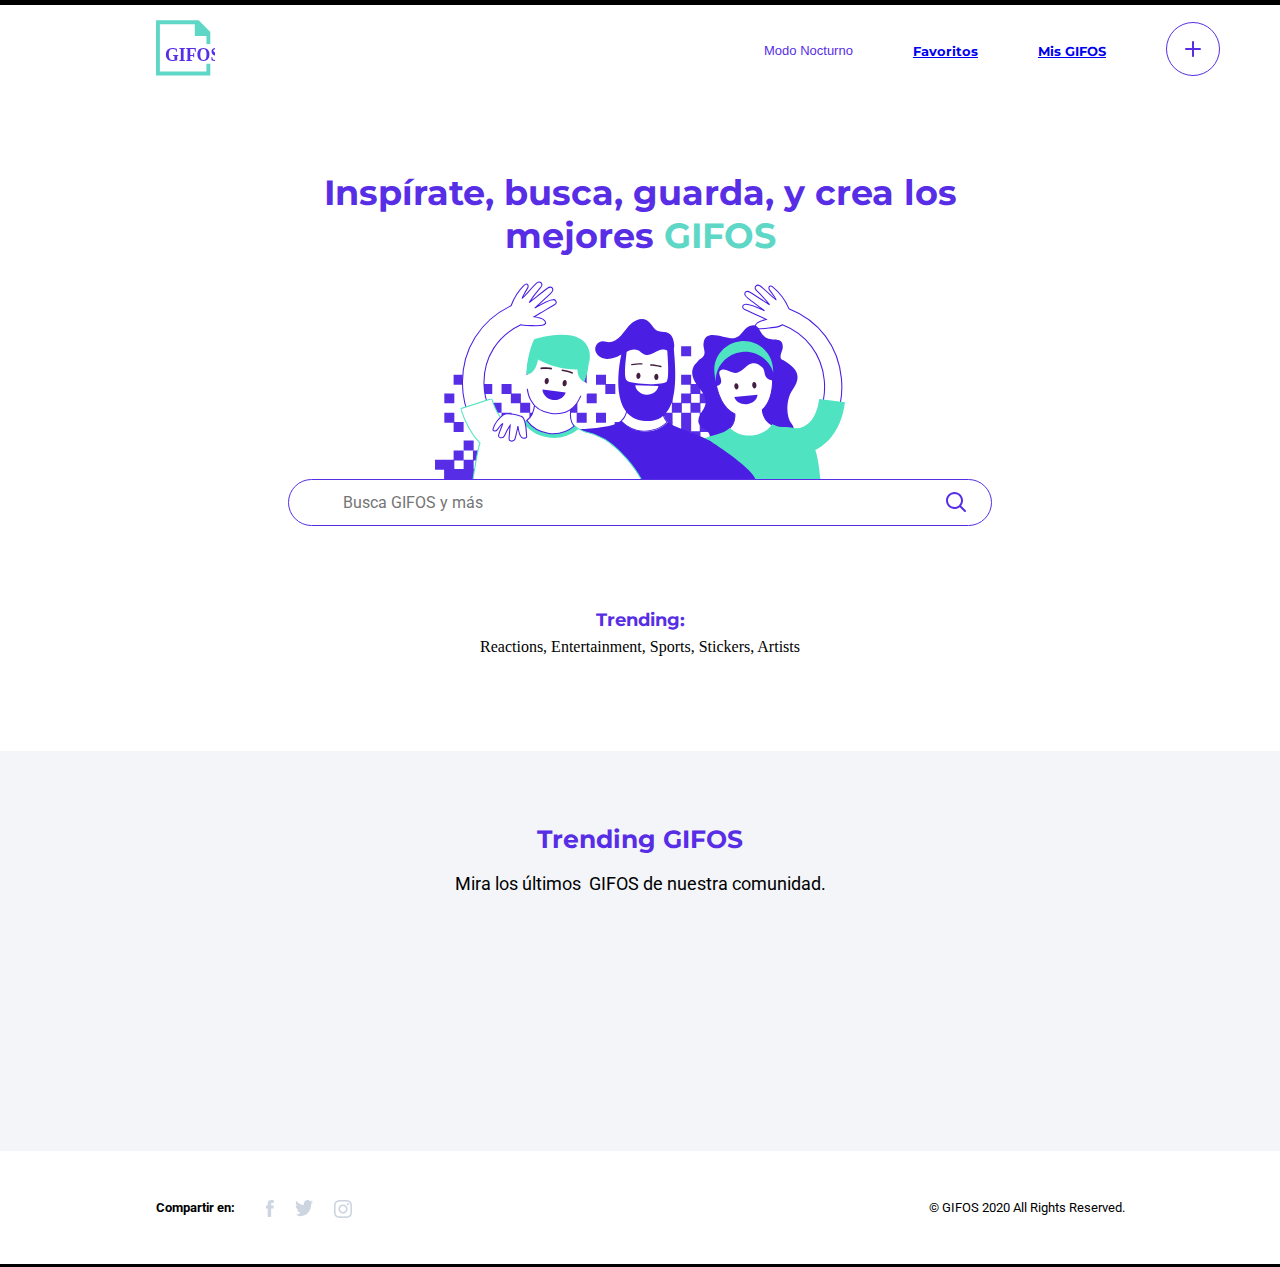
==== commit 1bac5010: "falta hacer peticiones de los gifs" ====
--- a/index.html
+++ b/index.html
@@ -12,32 +12,35 @@
     <link href="https://fonts.googleapis.com/css2?family=Roboto&display=swap" rel="stylesheet">
     <link rel="preconnect" href="https://fonts.gstatic.com">
     <link href="https://fonts.googleapis.com/css2?family=Montserrat:wght@700&display=swap" rel="stylesheet">
-    <link rel="stylesheet" href="./Styles/style.css">
+    <link rel="stylesheet" href="./Styles/styles.css">
 </head>
 
 <body>
 
-    <header>
+    <header id="header" class="dark light">
 
-        <div class="linea-azul"></div>
+        <div id="linea-azul" class="blue-line black-line"></div>
         <div class="container-header">
 
-            <img class="img-logo-gifos" src="./Images/logo_gifos.svg" alt="Logo Gifos">
-
-            <nav class="nav-menu">
+            <a href="#">
+                <img class="img-logo-gifos" src="./Images/logo_gifos.svg" alt="Logo Gifos">
+            </a>
+            <nav class="nav-menu dark light">
 
                 <input id="menu" type="checkbox" value="" />
                 <label for="menu"><img id="burger" src="./Images/burger.svg" alt=""></label>
 
-                <ul>
+                <ul id="nav" class="moreDark dark blue">
                     <li class="item-menu">
-                        <a class="item" href="">Modo Nocturno</a>
+                        <!--<button id="button">Modo Nocturno</button> -->
+                        <button type="button" id="button" onclick="cambiarModo()" class="item">Modo Nocturno</button>
+                        <!--<a id="btn" onclick="cambiarModo()" class="item" href="">Modo Nocturno</a>-->
                     </li>
                     <li class="item-menu">
                         <a class="item" href="./favoritos.html">Favoritos</a>
                     </li>
                     <li class="item-menu">
-                        <a class="item" href="">Mis GIFOS</a>
+                        <a class="item" href="./misGifos.html">Mis GIFOS</a>
                     </li>
                     <button class="button-cruz" type="button"><img class="img-cruz" src="./Images/button-crear-gifo.svg" alt="button"></button>
                 </ul>
@@ -47,14 +50,16 @@
     </header>
 
     <main>
-        <section class="container-buscador-GIFOS">
+        <section id="container-busqGifos" class="container-buscador-GIFOS dark light">
 
             <p class="tittle-p">
                 Inspírate, busca, guarda, y crea los mejores <span class="GIFOS">GIFOS</span>
             </p>
+
             <div class="container-image">
                 <img src="./Images/ilustra_header.svg" 1 alt="Imagen 3 personas GIFOS">
             </div>
+
             <div class="buscador">
                 <input class="buscar-gifos" type="text" placeholder="Busca GIFOS y más">
                 <div class="container-lupa">
@@ -62,16 +67,15 @@
                 </div>
             </div>
 
-        </section>
+            <div id="trending" class="dark light">
+                <h3 class="trending-tittle">Trending:</h3>
+                <p>Reactions, Entertainment, Sports, Stickers, Artists</p>
+            </div>
 
-        <section class="container-trending">
-
-            <h3 class="trending-tittle">Trending:</h3>
-            <p>Reactions, Entertainment, Sports, Stickers, Artists</p>
 
         </section>
 
-        <section class="container-gifs">
+        <section id="container-gifs" class="moreDark light2">
 
             <h2 class="tittle-trending-gifos">Trending GIFOS</h2>
             <div id="container-parrafos">
@@ -79,15 +83,19 @@
                 <p>GIFOS de nuestra comunidad.</p>
             </div>
             <div id="gifs"></div>
+
         </section>
 
     </main>
 
-    <footer class="container-footer">
+    <footer id="container-footer" class="dark light">
 
         <div class="containerIconsH5">
+
             <h5>Compartir en:</h5>
+
             <div class="container-icons">
+
                 <a href="#">
                     <img src="./Images/icon_facebook.svg" alt="Icon-facebook">
                 </a>
@@ -97,16 +105,22 @@
                 <a href="#">
                     <img src="./Images/icon_instagram.svg" alt="Icon-instagram">
                 </a>
+
             </div>
+
         </div>
+
         <div class="container-copyright">
             <p class="copyright">© GIFOS 2020 All Rights Reserved.</p>
         </div>
-        <div class="linea-azul"></div>
+
+        <div id="linea-azul-footer" class="black-line blue-line"></div>
 
     </footer>
 
     <script src="./Script/script.js"></script>
+    <script src="./Script/gifs.js"></script>
+
 </body>
 
 </html>--- a/Styles/styles.css
+++ b/Styles/styles.css
@@ -0,0 +1,740 @@
+@media screen and (max-width: 899px) {
+  header {
+    width: 100%;
+    height: 95px;
+  }
+  #linea-azul {
+    width: 100%;
+    height: 5px;
+  }
+  .blue-line {
+    background-color: #572EE5;
+  }
+  .img-logo-gifos {
+    width: 48.8px;
+    height: 48.8px;
+    margin-left: 22px;
+  }
+  .container-header {
+    height: 90px;
+    display: -webkit-box;
+    display: -ms-flexbox;
+    display: flex;
+    -webkit-box-orient: horizontal;
+    -webkit-box-direction: normal;
+        -ms-flex-direction: row;
+            flex-direction: row;
+    -webkit-box-pack: justify;
+        -ms-flex-pack: justify;
+            justify-content: space-between;
+    -webkit-box-align: center;
+        -ms-flex-align: center;
+            align-items: center;
+  }
+  .button-cruz {
+    display: none;
+  }
+  .nav-menu ul {
+    display: none;
+  }
+  input:checked ~ ul {
+    display: block;
+    position: absolute;
+    top: 95px;
+    right: 0px;
+    width: 100%;
+    height: 100%;
+    -webkit-transform: translate(auto, -100%);
+            transform: translate(auto, -100%);
+  }
+  .nav-menu input {
+    display: none;
+  }
+  .nav-menu {
+    margin-right: 26px;
+  }
+  .item-menu {
+    text-align: center;
+    padding: 20px 50px;
+    margin-top: 5px;
+  }
+  .item {
+    color: white;
+    font-family: 'Montserrat', sans-serif;
+    font-weight: bold;
+    font-size: 15px;
+  }
+  button {
+    background-color: transparent;
+    cursor: pointer;
+    border: none;
+    color: #572EE5;
+  }
+}
+
+@media screen and (min-width: 501px) {
+  .item {
+    font-size: 17px;
+  }
+}
+
+@media screen and (min-width: 900px) {
+  header {
+    width: 100%;
+    height: 95px;
+  }
+  #linea-azul {
+    width: 100%;
+    height: 5px;
+  }
+  .blue-line {
+    background-color: #572EE5;
+  }
+  .container-header {
+    height: 90px;
+    display: -webkit-box;
+    display: -ms-flexbox;
+    display: flex;
+    -webkit-box-orient: horizontal;
+    -webkit-box-direction: normal;
+        -ms-flex-direction: row;
+            flex-direction: row;
+    -webkit-box-pack: justify;
+        -ms-flex-pack: justify;
+            justify-content: space-between;
+    -webkit-box-align: center;
+        -ms-flex-align: center;
+            align-items: center;
+  }
+  .img-logo-gifos {
+    width: 59.1px;
+    height: 59.1px;
+    margin-left: 156px;
+  }
+  .nav-menu {
+    width: 45%;
+  }
+  .nav-menu ul {
+    width: 100%;
+    display: -webkit-box;
+    display: -ms-flexbox;
+    display: flex;
+    -webkit-box-orient: horizontal;
+    -webkit-box-direction: normal;
+        -ms-flex-direction: row;
+            flex-direction: row;
+    -webkit-box-pack: space-evenly;
+        -ms-flex-pack: space-evenly;
+            justify-content: space-evenly;
+    -webkit-box-align: center;
+        -ms-flex-align: center;
+            align-items: center;
+    background-color: white;
+  }
+  .button-cruz {
+    outline: none;
+    background-color: transparent;
+    border: none;
+    cursor: pointer;
+  }
+  .img-cruz {
+    width: 54px;
+    height: 54px;
+  }
+  .img-cruz:active {
+    background-image: url("../Images/CTA-crear-gifo-hover.svg");
+  }
+  .item-menu {
+    font-family: 'Montserrat', sans-serif;
+    font-weight: bold;
+  }
+  .item {
+    height: 28px;
+    font-size: 13px;
+  }
+  .item:hover {
+    -webkit-text-decoration: underline #5ED7C6;
+            text-decoration: underline #5ED7C6;
+  }
+  .nav-menu input,
+  .nav-menu label {
+    display: none;
+  }
+  button {
+    background-color: transparent;
+    cursor: pointer;
+    border: none;
+    color: #572EE5;
+  }
+}
+
+@media screen and (max-width: 899px) {
+  .container-buscador-GIFOS {
+    display: -webkit-box;
+    display: -ms-flexbox;
+    display: flex;
+    -webkit-box-orient: vertical;
+    -webkit-box-direction: normal;
+        -ms-flex-direction: column;
+            flex-direction: column;
+    -webkit-box-align: center;
+        -ms-flex-align: center;
+            align-items: center;
+    width: 100%;
+  }
+  .tittle-p,
+  .GIFOS {
+    font-size: 25px;
+    color: #572EE5;
+    font-family: 'Montserrat', sans-serif;
+    text-align: center;
+    margin: 7px 44px 0 44px;
+    font-weight: bold;
+  }
+  .GIFOS {
+    color: #5ED7C6;
+    margin: auto;
+  }
+  .container-image {
+    width: 100%;
+    display: -webkit-box;
+    display: -ms-flexbox;
+    display: flex;
+    margin: 31px 51px 0 51px;
+  }
+  .container-image img {
+    width: 75%;
+    margin: auto;
+  }
+  .buscador {
+    display: -webkit-box;
+    display: -ms-flexbox;
+    display: flex;
+    -webkit-box-pack: justify;
+        -ms-flex-pack: justify;
+            justify-content: space-between;
+    -webkit-box-align: center;
+        -ms-flex-align: center;
+            align-items: center;
+    border: 1px solid #572EE5;
+    border-radius: 27px;
+    width: 90%;
+  }
+  .buscar-gifos {
+    margin: 15px 40px 15px 40px;
+    font-family: 'Roboto', sans-serif;
+    border: none;
+    text-align: left;
+    width: 50%;
+    font-size: 16px;
+  }
+  .container-lupa {
+    width: 20%;
+    display: -webkit-box;
+    display: -ms-flexbox;
+    display: flex;
+    -webkit-box-pack: center;
+        -ms-flex-pack: center;
+            justify-content: center;
+  }
+  #trending {
+    width: 100%;
+    height: auto;
+    display: -webkit-box;
+    display: -ms-flexbox;
+    display: flex;
+    -webkit-box-orient: vertical;
+    -webkit-box-direction: normal;
+        -ms-flex-direction: column;
+            flex-direction: column;
+    -webkit-box-align: center;
+        -ms-flex-align: center;
+            align-items: center;
+    margin: 30px 0 45px 0;
+  }
+  .trending-tittle {
+    font-family: 'Montserrat', sans-serif;
+    color: #572EE5;
+    font-size: 16px;
+    padding: 10px 10px 7px 10px;
+    font-weight: bold;
+  }
+  .container-trending p {
+    color: #572EE5;
+    font-family: 'Montserrat', sans-serif;
+    text-align: center;
+    margin: 0 20% 0 20%;
+    padding: 0 10px 10px 10x;
+    font-size: 14px;
+  }
+  #container-gifs {
+    display: -webkit-box;
+    display: -ms-flexbox;
+    display: flex;
+    -webkit-box-orient: vertical;
+    -webkit-box-direction: normal;
+        -ms-flex-direction: column;
+            flex-direction: column;
+    -webkit-box-align: center;
+        -ms-flex-align: center;
+            align-items: center;
+    width: 100%;
+    height: 400px;
+  }
+  .tittle-trending-gifos {
+    color: #572EE5;
+    font-family: 'Montserrat', sans-serif;
+    font-weight: bold;
+    font-size: 20px;
+    padding: 5px;
+    margin: 46px 0 7px 0;
+  }
+  #container-gifs p {
+    font-size: 16px;
+    font-family: 'Roboto', sans-serif;
+    color: black;
+    padding: 2px;
+    display: block;
+    text-align: center;
+  }
+}
+
+@media screen and (min-width: 501px) {
+  .container-image {
+    width: 90%;
+    display: -webkit-box;
+    display: -ms-flexbox;
+    display: flex;
+    margin: 31px 51px 0 51px;
+  }
+  .container-image img {
+    width: 55%;
+    margin: auto;
+  }
+}
+
+@media screen and (min-width: 900px) {
+  .container-buscador-GIFOS {
+    display: -webkit-box;
+    display: -ms-flexbox;
+    display: flex;
+    -webkit-box-orient: vertical;
+    -webkit-box-direction: normal;
+        -ms-flex-direction: column;
+            flex-direction: column;
+    -webkit-box-align: center;
+        -ms-flex-align: center;
+            align-items: center;
+    width: 100%;
+  }
+  .tittle-p,
+  .GIFOS {
+    font-size: 35px;
+    color: #572EE5;
+    font-family: 'Montserrat', sans-serif;
+    text-align: center;
+    margin: 76px 263px 0 263px;
+    font-weight: bold;
+  }
+  .GIFOS {
+    color: #5ED7C6;
+    margin: auto;
+  }
+  .container-image {
+    width: 80%;
+    display: -webkit-box;
+    display: -ms-flexbox;
+    display: flex;
+    margin: 24px 0px 0 0px;
+  }
+  .container-image img {
+    width: 40%;
+    margin: auto;
+  }
+  .buscador {
+    width: 55%;
+    border-radius: 27px;
+    display: -webkit-box;
+    display: -ms-flexbox;
+    display: flex;
+    -webkit-box-orient: horizontal;
+    -webkit-box-direction: normal;
+        -ms-flex-direction: row;
+            flex-direction: row;
+    -webkit-box-pack: justify;
+        -ms-flex-pack: justify;
+            justify-content: space-between;
+    border: 1px solid #572EE5;
+  }
+  .buscar-gifos {
+    margin: 13px auto 13px 54px;
+    font-family: 'Roboto', sans-serif;
+    border: none;
+    text-align: left;
+    width: 50%;
+    font-size: 16px;
+  }
+  .container-lupa {
+    width: 10%;
+    display: -webkit-box;
+    display: -ms-flexbox;
+    display: flex;
+    -webkit-box-pack: center;
+        -ms-flex-pack: center;
+            justify-content: center;
+  }
+  .lupa {
+    width: 20px;
+    height: 20px;
+    -ms-flex-item-align: center;
+        -ms-grid-row-align: center;
+        align-self: center;
+  }
+  #trending {
+    display: -webkit-box;
+    display: -ms-flexbox;
+    display: flex;
+    -webkit-box-orient: vertical;
+    -webkit-box-direction: normal;
+        -ms-flex-direction: column;
+            flex-direction: column;
+    -webkit-box-align: center;
+        -ms-flex-align: center;
+            align-items: center;
+    margin: 73px 0 95px 0;
+  }
+  .trending-tittle {
+    font-family: 'Montserrat', sans-serif;
+    color: #572EE5;
+    font-size: 18px;
+    padding: 10px 10px 7px 10px;
+    font-weight: bold;
+  }
+  .container-trending p {
+    color: #572EE5;
+    font-family: 'Montserrat', sans-serif;
+    text-align: center;
+    margin: 5px 20% 0 20%;
+    font-size: 16px;
+  }
+  #container-gifs {
+    display: -webkit-box;
+    display: -ms-flexbox;
+    display: flex;
+    -webkit-box-orient: vertical;
+    -webkit-box-direction: normal;
+        -ms-flex-direction: column;
+            flex-direction: column;
+    -webkit-box-align: center;
+        -ms-flex-align: center;
+            align-items: center;
+    width: 100%;
+    height: 400px;
+  }
+  .tittle-trending-gifos {
+    color: #572EE5;
+    font-family: 'Montserrat', sans-serif;
+    font-weight: bold;
+    font-size: 25px;
+    padding: 5px;
+    margin: 67px 0 12px 0;
+  }
+  #container-gifs p {
+    font-size: 18px;
+    font-family: 'Roboto', sans-serif;
+    color: black;
+    padding: 2px;
+    display: inline-block;
+    text-align: center;
+  }
+}
+
+@media screen and (max-width: 899px) {
+  #container-footer {
+    width: 100%;
+    display: -webkit-box;
+    display: -ms-flexbox;
+    display: flex;
+    -webkit-box-orient: vertical;
+    -webkit-box-direction: normal;
+        -ms-flex-direction: column;
+            flex-direction: column;
+    -webkit-box-align: center;
+        -ms-flex-align: center;
+            align-items: center;
+  }
+  #linea-azul-footer {
+    width: 100%;
+    height: 5px;
+  }
+  .blue-line {
+    background-color: #572EE5;
+  }
+  .container-copyright {
+    display: -webkit-box;
+    display: -ms-flexbox;
+    display: flex;
+    width: 100%;
+    -webkit-box-orient: horizontal;
+    -webkit-box-direction: normal;
+        -ms-flex-direction: row;
+            flex-direction: row;
+    -webkit-box-pack: center;
+        -ms-flex-pack: center;
+            justify-content: center;
+  }
+  .containerIconsH5 {
+    width: 40%;
+    display: -webkit-box;
+    display: -ms-flexbox;
+    display: flex;
+    -webkit-box-orient: vertical;
+    -webkit-box-direction: normal;
+        -ms-flex-direction: column;
+            flex-direction: column;
+    -webkit-box-pack: center;
+        -ms-flex-pack: center;
+            justify-content: center;
+  }
+  #container-footer h5 {
+    font-family: 'Roboto', sans-serif;
+    -ms-flex-item-align: center;
+        -ms-grid-row-align: center;
+        align-self: center;
+    color: black;
+    font-size: 15px;
+    margin-top: 47px;
+  }
+  .container-icons {
+    width: 80%;
+    display: -webkit-box;
+    display: -ms-flexbox;
+    display: flex;
+    -webkit-box-orient: horizontal;
+    -webkit-box-direction: normal;
+        -ms-flex-direction: row;
+            flex-direction: row;
+    margin-top: 24px;
+    -ms-flex-item-align: center;
+        align-self: center;
+    -webkit-box-pack: space-evenly;
+        -ms-flex-pack: space-evenly;
+            justify-content: space-evenly;
+  }
+  .copyright {
+    font-family: 'Roboto', sans-serif;
+    color: black;
+    font-size: 14px;
+    margin: 48px 0 23px 0;
+  }
+}
+
+@media screen and (min-width: 900px) {
+  #container-footer {
+    width: 100%;
+    height: 116px;
+    display: -webkit-box;
+    display: -ms-flexbox;
+    display: flex;
+    -webkit-box-orient: vertical;
+    -webkit-box-direction: normal;
+        -ms-flex-direction: column;
+            flex-direction: column;
+  }
+  #linea-azul-footer {
+    width: 100%;
+    height: 5px;
+  }
+  .blue-line {
+    background-color: #572EE5;
+  }
+  .containerIconsH5 {
+    width: 40%;
+    display: -webkit-box;
+    display: -ms-flexbox;
+    display: flex;
+    -webkit-box-orient: horizontal;
+    -webkit-box-direction: normal;
+        -ms-flex-direction: row;
+            flex-direction: row;
+    -ms-flex-item-align: start;
+        align-self: flex-start;
+    margin-top: 49.5px;
+  }
+  .container-copyright {
+    display: -webkit-box;
+    display: -ms-flexbox;
+    display: flex;
+    -webkit-box-orient: horizontal;
+    -webkit-box-direction: normal;
+        -ms-flex-direction: row;
+            flex-direction: row;
+    -ms-flex-item-align: end;
+        align-self: flex-end;
+    margin-top: -72.2px;
+  }
+  .copyright {
+    font-family: 'Roboto', sans-serif;
+    color: black;
+    font-size: 13px;
+    margin: 49.5px 155px 49.5px 0;
+    -ms-flex-item-align: end;
+        align-self: flex-end;
+  }
+  .containerIconsH5 h5 {
+    font-family: 'Roboto', sans-serif;
+    color: black;
+    font-size: 13px;
+    margin-left: 156px;
+  }
+  .container-icons {
+    display: -webkit-box;
+    display: -ms-flexbox;
+    display: flex;
+    margin-left: 10px;
+    width: 25%;
+    -webkit-box-pack: space-evenly;
+        -ms-flex-pack: space-evenly;
+            justify-content: space-evenly;
+  }
+}
+
+@media screen and (max-width: 1800px) {
+  .container-svg-tittle-favoritos {
+    width: 100%;
+    display: -webkit-box;
+    display: -ms-flexbox;
+    display: flex;
+    -webkit-box-orient: vertical;
+    -webkit-box-direction: normal;
+        -ms-flex-direction: column;
+            flex-direction: column;
+    -webkit-box-align: center;
+        -ms-flex-align: center;
+            align-items: center;
+  }
+  .icon-favoritos {
+    width: 28px;
+    height: 21px;
+    margin-bottom: 7px;
+  }
+  .tittle-favoritos {
+    font-size: 20px;
+    font-family: 'Montserrat', sans-serif;
+    font-weight: bold;
+    color: #572EE5;
+    margin-bottom: 46px;
+  }
+  #container-gifs-favoritos {
+    width: 100%;
+    height: 700px;
+  }
+  .container-btn-verMas {
+    width: 100%;
+    display: -webkit-box;
+    display: -ms-flexbox;
+    display: flex;
+    -webkit-box-pack: center;
+        -ms-flex-pack: center;
+            justify-content: center;
+  }
+  #button-verMas {
+    padding: 18px 30px;
+    border-radius: 25px;
+    border: 1px solid #572EE5;
+    background-color: white;
+    color: #572EE5;
+    font-family: 'Montserrat', sans-serif;
+    font-weight: bold;
+    font-size: 13px;
+    cursor: pointer;
+    margin: 78px 0 78px 0;
+    text-align: center;
+  }
+  .container-gifs {
+    display: -webkit-box;
+    display: -ms-flexbox;
+    display: flex;
+    -webkit-box-orient: vertical;
+    -webkit-box-direction: normal;
+        -ms-flex-direction: column;
+            flex-direction: column;
+    -webkit-box-align: center;
+        -ms-flex-align: center;
+            align-items: center;
+    background-color: #F3F5F8;
+    width: 100%;
+    height: 400px;
+  }
+  .tittle-trending-gifos {
+    color: #572EE5;
+    font-family: 'Montserrat', sans-serif;
+    font-weight: bold;
+    font-size: 20px;
+    padding: 5px;
+    margin: 46px 0 7px 0;
+  }
+  .container-gifs p {
+    font-size: 16px;
+    font-family: 'Roboto', sans-serif;
+    color: black;
+    padding: 2px;
+    display: block;
+    text-align: center;
+  }
+}
+
+@media screen and (min-width: 901px) {
+  .tittle-favoritos {
+    font-size: 25px;
+    margin-bottom: 36px;
+  }
+  .container-gifs {
+    height: 640px;
+  }
+  .tittle-trending-gifos {
+    font-size: 25px;
+    margin: 68px 0 12px 0;
+  }
+  .container-gifs p {
+    font-size: 18px;
+    display: inline-block;
+  }
+}
+
+.dark {
+  background-color: #37383C;
+}
+
+.moreDark {
+  background-color: #222326;
+}
+
+.light {
+  background-color: white;
+}
+
+.light2 {
+  background-color: #F3F5F8;
+}
+
+.blue-line {
+  background-color: #572EE5;
+}
+
+.blue {
+  background-color: rgba(86, 46, 229, 0.892);
+}
+
+.black-line {
+  background-color: black;
+}
+
+* {
+  margin: 0;
+  padding: 0;
+  -webkit-box-sizing: border-box;
+          box-sizing: border-box;
+  list-style: none;
+}
+/*# sourceMappingURL=styles.css.map */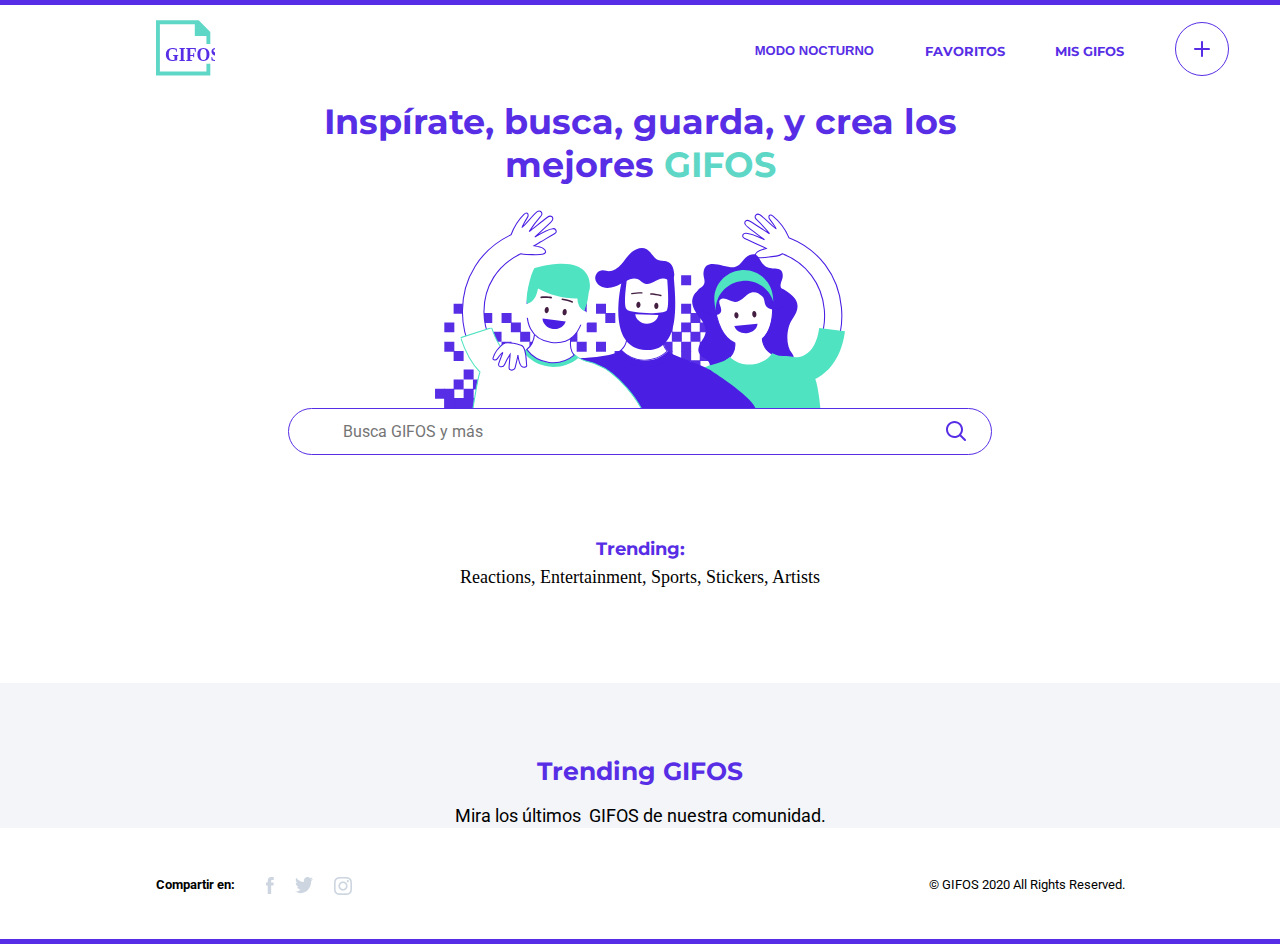
==== commit 1dec586b: "dark mode" ====
--- a/index.html
+++ b/index.html
@@ -13,13 +13,14 @@
     <link rel="preconnect" href="https://fonts.gstatic.com">
     <link href="https://fonts.googleapis.com/css2?family=Montserrat:wght@700&display=swap" rel="stylesheet">
     <link rel="stylesheet" href="./Styles/styles.css">
+    <link rel="stylesheet" href="light-mode-letras.css" id="theme">
 </head>
 
 <body>
 
     <header id="header" class="dark light">
 
-        <div id="linea-azul" class="blue-line black-line"></div>
+        <!-- <div id="linea-azul" class="blue-line black-line"></div> -->
         <div class="container-header">
 
             <a href="#">
@@ -33,14 +34,14 @@
                 <ul id="nav" class="moreDark dark blue">
                     <li class="item-menu">
                         <!--<button id="button">Modo Nocturno</button> -->
-                        <button type="button" id="button" onclick="cambiarModo()" class="item">Modo Nocturno</button>
+                        <button type="button" id="button" onclick="cambiarModo()" class="item whiteText">MODO NOCTURNO</button>
                         <!--<a id="btn" onclick="cambiarModo()" class="item" href="">Modo Nocturno</a>-->
                     </li>
                     <li class="item-menu">
-                        <a class="item" href="./favoritos.html">Favoritos</a>
+                        <a class="item whiteText" href="./favoritos.html">FAVORITOS</a>
                     </li>
                     <li class="item-menu">
-                        <a class="item" href="./misGifos.html">Mis GIFOS</a>
+                        <a class="item whiteText" href="./misGifos.html">MIS GIFOS</a>
                     </li>
                     <button class="button-cruz" type="button"><img class="img-cruz" src="./Images/button-crear-gifo.svg" alt="button"></button>
                 </ul>
@@ -52,7 +53,7 @@
     <main>
         <section id="container-busqGifos" class="container-buscador-GIFOS dark light">
 
-            <p class="tittle-p">
+            <p class="tittle-p whiteText contenidoP">
                 Inspírate, busca, guarda, y crea los mejores <span class="GIFOS">GIFOS</span>
             </p>
 
@@ -68,8 +69,8 @@
             </div>
 
             <div id="trending" class="dark light">
-                <h3 class="trending-tittle">Trending:</h3>
-                <p>Reactions, Entertainment, Sports, Stickers, Artists</p>
+                <h3 class="trending-tittle whiteText contenidoTittle">Trending:</h3>
+                <p class="contenidoP whiteText">Reactions, Entertainment, Sports, Stickers, Artists</p>
             </div>
 
 
@@ -77,10 +78,10 @@
 
         <section id="container-gifs" class="moreDark light2">
 
-            <h2 class="tittle-trending-gifos">Trending GIFOS</h2>
+            <h2 class="tittle-trending-gifos tittle whiteText">Trending GIFOS</h2>
             <div id="container-parrafos">
-                <p>Mira los últimos</p>
-                <p>GIFOS de nuestra comunidad.</p>
+                <p class="contenidoP whiteText">Mira los últimos</p>
+                <p class="contenidoP whiteText">GIFOS de nuestra comunidad.</p>
             </div>
             <div id="gifs"></div>
 
@@ -92,7 +93,7 @@
 
         <div class="containerIconsH5">
 
-            <h5>Compartir en:</h5>
+            <h5 class="contenidoTittle whiteText">Compartir en:</h5>
 
             <div class="container-icons">
 
@@ -111,15 +112,15 @@
         </div>
 
         <div class="container-copyright">
-            <p class="copyright">© GIFOS 2020 All Rights Reserved.</p>
+            <p class="copyright whiteText">© GIFOS 2020 All Rights Reserved.</p>
         </div>
 
-        <div id="linea-azul-footer" class="black-line blue-line"></div>
+        <!-- <div id="linea-azul-footer" class="black-line blue-line"></div> -->
 
     </footer>
 
-    <script src="./Script/script.js"></script>
-    <script src="./Script/gifs.js"></script>
+    <script src="./Script/dark-mode.js"></script>
+    <script src="./Script/trending-gifs.js"></script>
 
 </body>
 
--- a/Styles/styles.css
+++ b/Styles/styles.css
@@ -2,13 +2,7 @@
   header {
     width: 100%;
     height: 95px;
-  }
-  #linea-azul {
-    width: 100%;
-    height: 5px;
-  }
-  .blue-line {
-    background-color: #572EE5;
+    border-top: 5px solid #572EE5;
   }
   .img-logo-gifos {
     width: 48.8px;
@@ -63,9 +57,10 @@
     font-family: 'Montserrat', sans-serif;
     font-weight: bold;
     font-size: 15px;
+    text-decoration: none;
   }
   button {
-    background-color: transparent;
+    background: none;
     cursor: pointer;
     border: none;
     color: #572EE5;
@@ -82,13 +77,10 @@
   header {
     width: 100%;
     height: 95px;
-  }
-  #linea-azul {
-    width: 100%;
-    height: 5px;
-  }
-  .blue-line {
-    background-color: #572EE5;
+    position: fixed;
+    top: 0;
+    z-index: 2;
+    border-top: 5px solid #572EE5;
   }
   .container-header {
     height: 90px;
@@ -113,6 +105,7 @@
   }
   .nav-menu {
     width: 45%;
+    background: white;
   }
   .nav-menu ul {
     width: 100%;
@@ -148,9 +141,14 @@
     font-family: 'Montserrat', sans-serif;
     font-weight: bold;
   }
+  .item-menu #button {
+    font-weight: bold;
+  }
   .item {
     height: 28px;
+    color: #572EE5;
     font-size: 13px;
+    text-decoration: none;
   }
   .item:hover {
     -webkit-text-decoration: underline #5ED7C6;
@@ -220,6 +218,9 @@
     border-radius: 27px;
     width: 90%;
   }
+  input:focus {
+    outline: none;
+  }
   .buscar-gifos {
     margin: 15px 40px 15px 40px;
     font-family: 'Roboto', sans-serif;
@@ -252,6 +253,12 @@
             align-items: center;
     margin: 30px 0 45px 0;
   }
+  #trending p {
+    margin: 0 70px 0 70px;
+    color: #572EE5;
+    text-align: center;
+    font-size: 14px;
+  }
   .trending-tittle {
     font-family: 'Montserrat', sans-serif;
     color: #572EE5;
@@ -299,6 +306,26 @@
   }
 }
 
+#gifs {
+  display: -webkit-box;
+  display: -ms-flexbox;
+  display: flex;
+  -webkit-box-pack: center;
+      -ms-flex-pack: center;
+          justify-content: center;
+  -webkit-box-align: center;
+      -ms-flex-align: center;
+          align-items: center;
+  margin: auto;
+  overflow: hidden;
+}
+
+#gifs img {
+  width: 50%;
+  height: 187px;
+  margin: 32px 0 0 22px;
+}
+
 @media screen and (min-width: 501px) {
   .container-image {
     width: 90%;
@@ -311,6 +338,24 @@
     width: 55%;
     margin: auto;
   }
+  #gifs {
+    display: -webkit-box;
+    display: -ms-flexbox;
+    display: flex;
+    -webkit-box-pack: center;
+        -ms-flex-pack: center;
+            justify-content: center;
+    -webkit-box-align: center;
+        -ms-flex-align: center;
+            align-items: center;
+    width: 85%;
+    overflow: hidden;
+  }
+  #gifs img {
+    width: 40%;
+    height: 275px;
+    margin: 53px 0 182px 29px;
+  }
 }
 
 @media screen and (min-width: 900px) {
@@ -333,7 +378,7 @@
     color: #572EE5;
     font-family: 'Montserrat', sans-serif;
     text-align: center;
-    margin: 76px 263px 0 263px;
+    margin: 100px 263px 0 263px;
     font-weight: bold;
   }
   .GIFOS {
@@ -366,6 +411,9 @@
             justify-content: space-between;
     border: 1px solid #572EE5;
   }
+  input:focus {
+    outline: none;
+  }
   .buscar-gifos {
     margin: 13px auto 13px 54px;
     font-family: 'Roboto', sans-serif;
@@ -403,6 +451,11 @@
             align-items: center;
     margin: 73px 0 95px 0;
   }
+  #trending p {
+    color: black;
+    text-align: center;
+    font-size: 18px;
+  }
   .trending-tittle {
     font-family: 'Montserrat', sans-serif;
     color: #572EE5;
@@ -429,7 +482,7 @@
         -ms-flex-align: center;
             align-items: center;
     width: 100%;
-    height: 400px;
+    height: auto;
   }
   .tittle-trending-gifos {
     color: #572EE5;
@@ -462,13 +515,11 @@
     -webkit-box-align: center;
         -ms-flex-align: center;
             align-items: center;
+    border-bottom: 5px solid #572EE5;
   }
   #linea-azul-footer {
     width: 100%;
     height: 5px;
-  }
-  .blue-line {
-    background-color: #572EE5;
   }
   .container-copyright {
     display: -webkit-box;
@@ -540,13 +591,11 @@
     -webkit-box-direction: normal;
         -ms-flex-direction: column;
             flex-direction: column;
+    border-bottom: 5px solid #572EE5;
   }
   #linea-azul-footer {
     width: 100%;
     height: 5px;
-  }
-  .blue-line {
-    background-color: #572EE5;
   }
   .containerIconsH5 {
     width: 40%;
@@ -700,34 +749,6 @@
     font-size: 18px;
     display: inline-block;
   }
-}
-
-.dark {
-  background-color: #37383C;
-}
-
-.moreDark {
-  background-color: #222326;
-}
-
-.light {
-  background-color: white;
-}
-
-.light2 {
-  background-color: #F3F5F8;
-}
-
-.blue-line {
-  background-color: #572EE5;
-}
-
-.blue {
-  background-color: rgba(86, 46, 229, 0.892);
-}
-
-.black-line {
-  background-color: black;
 }
 
 * {
@@ -737,4 +758,32 @@
           box-sizing: border-box;
   list-style: none;
 }
+
+.dark {
+  background-color: #37383C;
+}
+
+.moreDark {
+  background-color: #222326;
+}
+
+.light {
+  background-color: white;
+}
+
+.light2 {
+  background-color: #F3F5F8;
+}
+
+.blue-line {
+  background-color: #572EE5;
+}
+
+.blue {
+  background-color: rgba(86, 46, 229, 0.892);
+}
+
+.black-line {
+  background-color: black;
+}
 /*# sourceMappingURL=styles.css.map */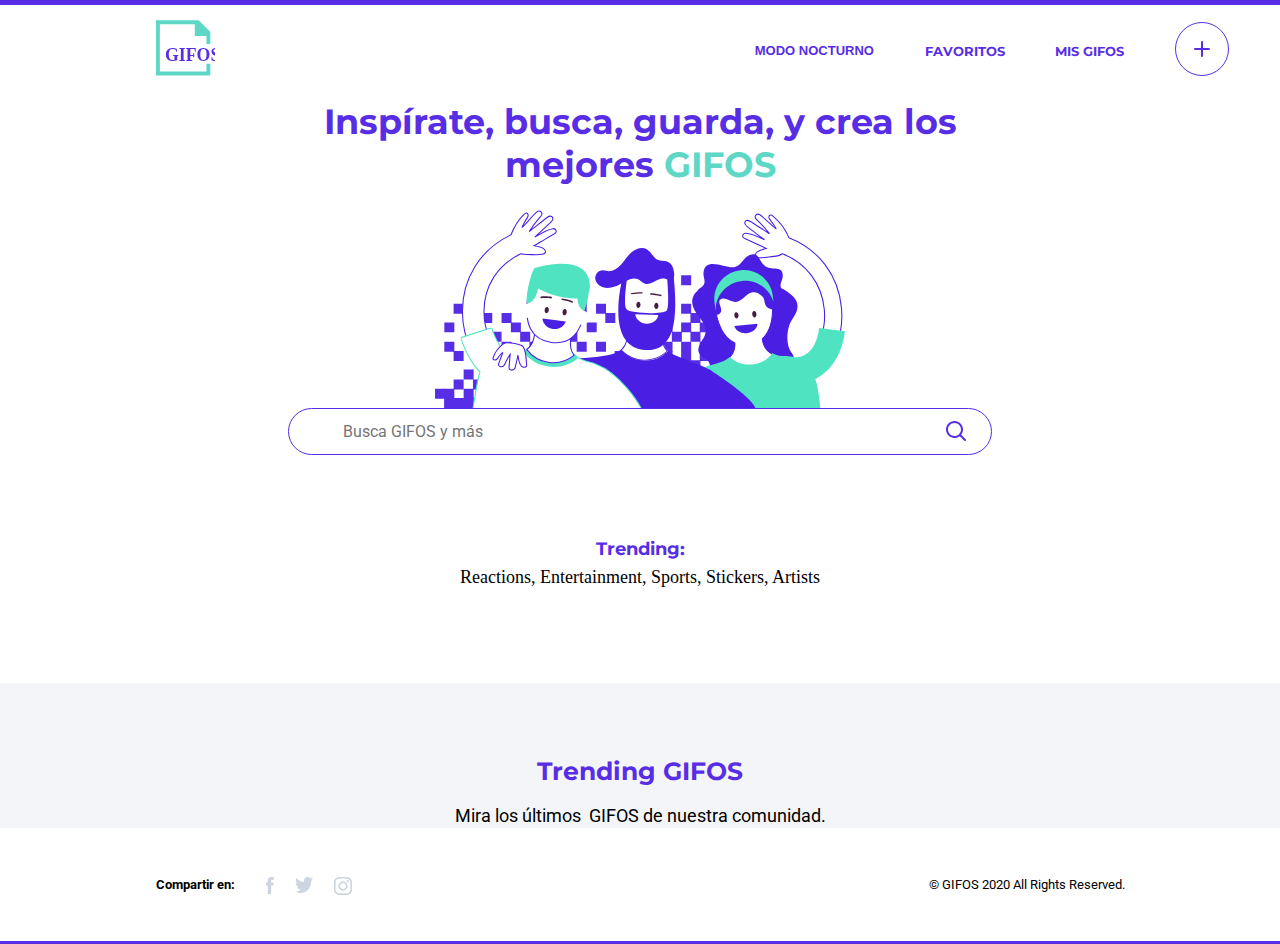
==== commit c86ea692: "cambios sobre modo oscuro" ====
--- a/index.html
+++ b/index.html
@@ -20,7 +20,9 @@
 
     <header id="header" class="dark light">
 
-        <!-- <div id="linea-azul" class="blue-line black-line"></div> -->
+        <section id="linea-azul">
+
+        </section>
         <div class="container-header">
 
             <a href="#">
@@ -115,7 +117,7 @@
             <p class="copyright whiteText">© GIFOS 2020 All Rights Reserved.</p>
         </div>
 
-        <!-- <div id="linea-azul-footer" class="black-line blue-line"></div> -->
+        <div id="linea-azul-footer"></div>
 
     </footer>
 
--- a/Styles/styles.css
+++ b/Styles/styles.css
@@ -2,7 +2,11 @@
   header {
     width: 100%;
     height: 95px;
-    border-top: 5px solid #572EE5;
+  }
+  header #linea-azul {
+    width: 100%;
+    height: 5px;
+    background-color: #572EE5;
   }
   .img-logo-gifos {
     width: 48.8px;
@@ -515,7 +519,6 @@
     -webkit-box-align: center;
         -ms-flex-align: center;
             align-items: center;
-    border-bottom: 5px solid #572EE5;
   }
   #linea-azul-footer {
     width: 100%;
@@ -591,7 +594,6 @@
     -webkit-box-direction: normal;
         -ms-flex-direction: column;
             flex-direction: column;
-    border-bottom: 5px solid #572EE5;
   }
   #linea-azul-footer {
     width: 100%;
@@ -763,27 +765,37 @@
   background-color: #37383C;
 }
 
+.dark #linea-azul,
+.dark #linea-azul-footer {
+  background-color: black;
+}
+
 .moreDark {
   background-color: #222326;
 }
 
+.moreDark #nav {
+  background-color: rgba(86, 46, 229, 0.892);
+}
+
 .light {
   background-color: white;
 }
 
+.light #linea-azul,
+.light #linea-azul-footer {
+  background-color: #572EE5;
+}
+
 .light2 {
   background-color: #F3F5F8;
 }
 
-.blue-line {
-  background-color: #572EE5;
-}
-
 .blue {
   background-color: rgba(86, 46, 229, 0.892);
 }
 
-.black-line {
-  background-color: black;
+.blue #nav {
+  background-color: #222326;
 }
 /*# sourceMappingURL=styles.css.map */